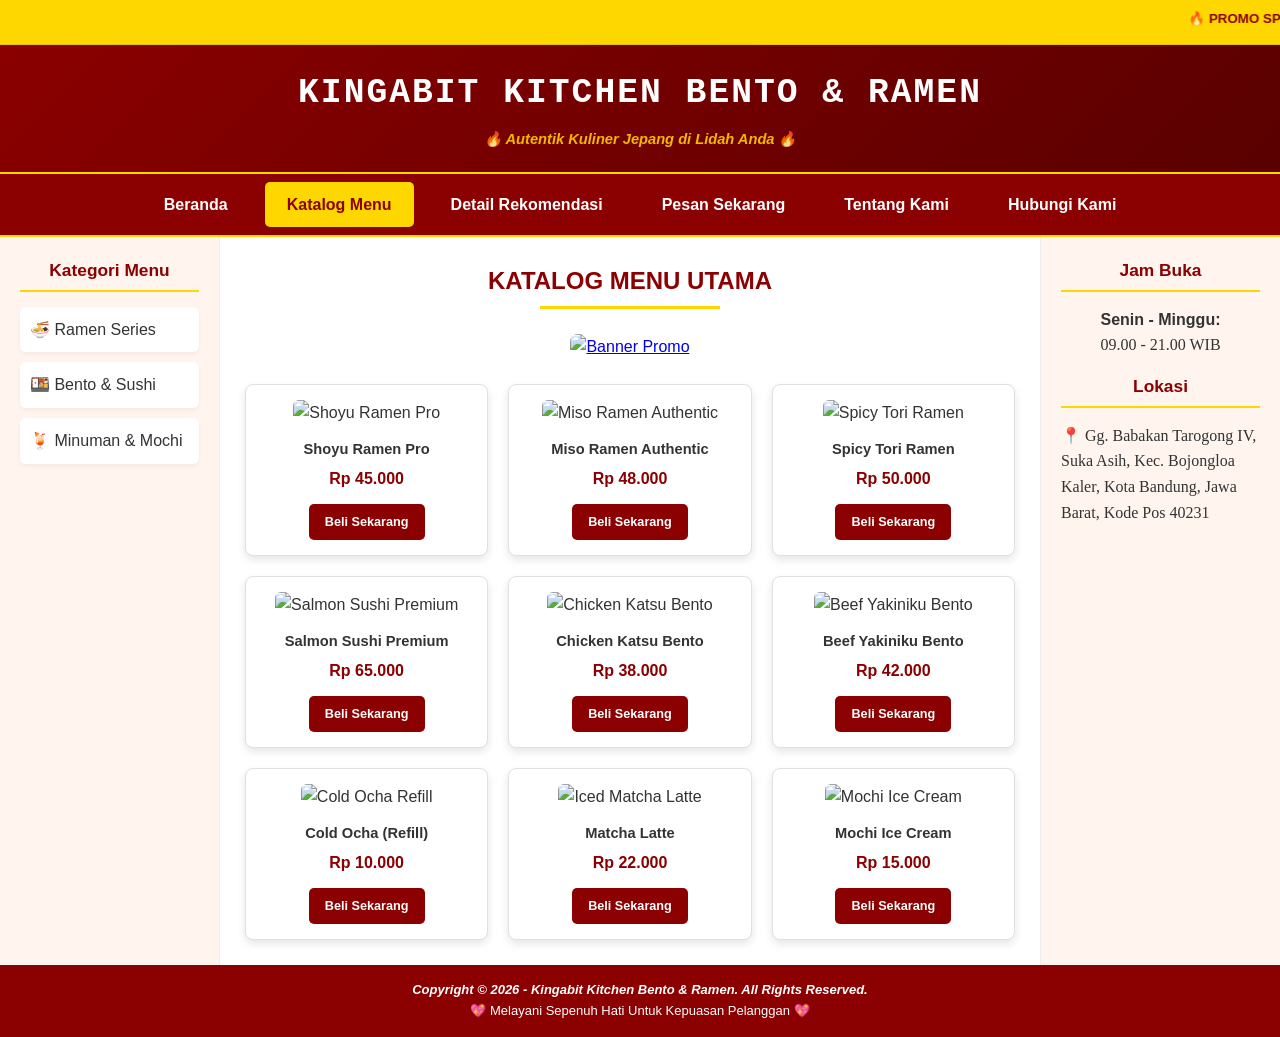
==== katalog.html @ 5732096b "Add files via upload" ====
<!DOCTYPE html>
<html lang="id">
<head>
    <meta charset="UTF-8">
    <title>Katalog Menu - Kingabit Kitchen</title>
    <link rel="stylesheet" href="style.css">
</head>
<body>
    <div class="grid-container">
        <!-- MARQUEE DI POSISI PALING ATAS -->
        <div class="marquee-container">
            <marquee behavior="scroll" direction="left">
                🔥 PROMO SPECIAL: Diskon Paket Combo Ramen + Ocha Refill Cuma Rp 45.000! Gratis Ongkir Wilayah Bandung Kota 🔥
            </marquee>
        </div>

        <!-- HEADER -->
        <header style="
            background-color: #800000; 
            padding: 20px; 
            text-align: center;">
        <h1 style="
            color: #ffffff; 
            font-family: 'Rockwell', 'Georgia', 'Courier New', serif; 
            font-weight: bold; 
            text-transform: uppercase; 
            margin-bottom: 8px;
            letter-spacing: 2px;">
        Kingabit Kitchen Bento & Ramen
        </h1>
    
        <p style="
            color: #ffcc00; 
            font-family: 'Georgia', 'Times New Roman', serif; 
            font-style: italic; 
            font-size: 11pt; 
            margin: 0;">
        🔥 <span style="font-weight: bold;">Autentik Kuliner Jepang di Lidah Anda</span> 🔥
        </p>
        </header>

        <!-- MENU NAVIGASI -->
        <nav class="menu-bar">
            <a href="index.html">Beranda</a>
            <a href="katalog.html" class="active">Katalog Menu</a>
            <a href="detail.html">Detail Rekomendasi</a>
            <a href="transaksi.html">Pesan Sekarang</a>
            <a href="tentang.html">Tentang Kami</a>
            <a href="kontak.html">Hubungi Kami</a>
        </nav>

        <!-- SIDEBAR LEFT -->
        <aside class="sidebar-left">
            <h3 class="sidebar-title">Kategori Menu</h3>
            <ul class="category-list">
                <li><a href="#ramen">🍜 Ramen Series</a></li>
                <li><a href="#bento">🍱 Bento & Sushi</a></li>
                <li><a href="#minuman">🍹 Minuman & Mochi</a></li>
            </ul>
        </aside>

        <!-- MAIN CONTENT -->
        <main class="content">
            <h2 class="page-title">KATALOG MENU UTAMA</h2>
            <hr class="title-hr">

            <div style="text-align: center; margin-bottom: 25px;">
                <a href="transaksi.html">
                    <img src="c:\Users\Pongo\Downloads\kengbit.jpg" alt="Banner Promo" style="width: 100%; border-radius: 8px;">
                </a>
            </div>

            <!-- GRID 9 PRODUK -->
            <div class="catalog-grid">
                <!-- 1 -->
                <div class="product-card" id="ramen">
                    <img src="c:\Users\Pongo\Downloads\r.jpg" alt="Shoyu Ramen Pro">
                    <div class="product-title">Shoyu Ramen Pro</div>
                    <div class="product-price">Rp 45.000</div>
                    <a href="detail.html#shoyu" class="btn-buy">Beli Sekarang</a>
                </div>
                <!-- 2 -->
                <div class="product-card">
                    <img src="c:\Users\Pongo\Downloads\k1.jpg" alt="Miso Ramen Authentic">
                    <div class="product-title">Miso Ramen Authentic</div>
                    <div class="product-price">Rp 48.000</div>
                    <a href="detail.html#miso" class="btn-buy">Beli Sekarang</a>
                </div>
                <!-- 3 -->
                <div class="product-card">
                    <img src="c:\Users\Pongo\Downloads\k2.jpg" alt="Spicy Tori Ramen">
                    <div class="product-title">Spicy Tori Ramen</div>
                    <div class="product-price">Rp 50.000</div>
                    <a href="detail.html#spicy" class="btn-buy">Beli Sekarang</a>
                </div>
                <!-- 4 -->
                <div class="product-card" id="bento">
                    <img src="c:\Users\Pongo\Downloads\k3.jpg" alt="Salmon Sushi Premium">
                    <div class="product-title">Salmon Sushi Premium</div>
                    <div class="product-price">Rp 65.000</div>
                    <a href="detail.html#sushi" class="btn-buy">Beli Sekarang</a>
                </div>
                <!-- 5 -->
                <div class="product-card">
                    <img src="c:\Users\Pongo\Downloads\k4.jpg" alt="Chicken Katsu Bento">
                    <div class="product-title">Chicken Katsu Bento</div>
                    <div class="product-price">Rp 38.000</div>
                    <a href="detail.html#katsu" class="btn-buy">Beli Sekarang</a>
                </div>
                <!-- 6 -->
                <div class="product-card">
                    <img src="c:\Users\Pongo\Downloads\k5.jpg" alt="Beef Yakiniku Bento">
                    <div class="product-title">Beef Yakiniku Bento</div>
                    <div class="product-price">Rp 42.000</div>
                    <a href="detail.html#yakiniku" class="btn-buy">Beli Sekarang</a>
                </div>
                <!-- 7 -->
                <div class="product-card" id="minuman">
                    <img src="c:\Users\Pongo\Downloads\k6.jpg" alt="Cold Ocha Refill">
                    <div class="product-title">Cold Ocha (Refill)</div>
                    <div class="product-price">Rp 10.000</div>
                    <a href="detail.html#ocha" class="btn-buy">Beli Sekarang</a>
                </div>
                <!-- 8 -->
                <div class="product-card">
                    <img src="c:\Users\Pongo\Downloads\k7.jpg" alt="Iced Matcha Latte">
                    <div class="product-title">Matcha Latte</div>
                    <div class="product-price">Rp 22.000</div>
                    <a href="detail.html#matcha" class="btn-buy">Beli Sekarang</a>
                </div>
                <!-- 9 -->
                <div class="product-card">
                    <img src="c:\Users\Pongo\Downloads\k8.jpg" alt="Mochi Ice Cream">
                    <div class="product-title">Mochi Ice Cream</div>
                    <div class="product-price">Rp 15.000</div>
                    <a href="detail.html#mochi" class="btn-buy">Beli Sekarang</a>
                </div>
            </div>
        </main>

        <!-- SIDEBAR RIGHT -->
        <aside class="sidebar-right">
            <h3 class="sidebar-title">Jam Buka</h3>
            <p style="font-size: 12pt; font-family: 'Times New Roman', Times, serif; text-align: center; margin-bottom: 15px;">
                <b>Senin - Minggu:</b><br>09.00 - 21.00 WIB
            </p>
            <h3 class="sidebar-title">Lokasi</h3>
            <p style="font-size: 12pt; font-family: 'Times New Roman', Times, serif;">📍 Gg. Babakan Tarogong IV, Suka Asih, Kec. Bojongloa Kaler, Kota Bandung, Jawa Barat, Kode Pos 40231</p>
        </aside>

        <!-- FOOTER -->
        <footer>
            <center>
            <font face="Arial" size="2">
                <i><b>Copyright &copy; 2026 - Kingabit Kitchen Bento & Ramen. All Rights Reserved. </b></i><br>
                &#128150 Melayani Sepenuh Hati Untuk Kepuasan Pelanggan &#128150
            </font>
            </center>
        </footer>
    </div>
</body>
</html>
---- style.css ----
/* ==========================================
   RESET & VARIABLE
   ========================================== */
* {
    box-sizing: border-box;
    margin: 0;
    padding: 0;
    font-family: 'Segoe UI', Tahoma, Geneva, Verdana, sans-serif;
}

:root {
    --primary: #8B0000;      /* Crimson / Merah Marun */
    --secondary: #FFD700;    /* Emas */
    --accent: #FFF5EE;       /* Warm Cream */
    --dark: #333333;
    --light: #FFFFFF;
    --shadow: 0 4px 8px rgba(0, 0, 0, 0.1);
}

body {
    background-color: #f4f4f9;
    color: var(--dark);
    line-height: 1.6;
}

/* ==========================================
   LAYOUT CONTAINER (GRID SYSTEM)
   ========================================== */
.grid-container {
    display: grid;
    grid-template-areas:
        'marquee marquee marquee'
        'header header header'
        'menu menu menu'
        'left content right'
        'footer footer footer';
    grid-template-columns: 220px 1fr 240px;
    grid-template-rows: auto auto auto 1fr auto;
    min-height: 100vh;
    max-width: 1300px;
    margin: 0 auto;
    background: var(--light);
    box-shadow: 0 0 15px rgba(0,0,0,0.15);
}

/* ==========================================
   1. MARQUEE PROMO (DI POSISI PALING ATAS)
   ========================================== */
.marquee-container {
    grid-area: marquee;
    background: var(--secondary);
    color: var(--primary);
    font-weight: bold;
    font-size: 10pt;
    padding: 8px 0;
    border-bottom: 1px solid #e6c200;
}

/* ==========================================
   2. HEADER DENGAN JARAK & PADDING RAPI
   ========================================== */
header {
    grid-area: header;
    background: linear-gradient(135deg, var(--primary), #5a0000);
    color: var(--light);
    padding: 25px 30px; /* Padding ditambah agar lebih lapang */
    text-align: center;
}
header h1 { 
    font-size: 26pt; 
    color: var(--secondary); 
    margin-bottom: 8px; 
    letter-spacing: 1px;
}
header p {
    font-size: 11pt;
    opacity: 0.9;
}

/* ==========================================
   3. MENU NAVIGASI DENGAN JARAK RENGGANG (GAP)
   ========================================== */
nav.menu-bar {
    grid-area: menu;
    background-color: var(--primary);
    display: flex;
    justify-content: center;
    align-items: center;
    gap: 15px; /* Memberi jarak antar tombol menu */
    padding: 8px 20px; /* Jarak atas-bawah menu */
    border-top: 2px solid var(--secondary);
    border-bottom: 2px solid var(--secondary);
}
nav.menu-bar a {
    color: var(--light);
    text-decoration: none;
    padding: 10px 22px;
    font-weight: bold;
    border-radius: 5px;
    transition: all 0.3s ease;
}
nav.menu-bar a:hover, nav.menu-bar a.active {
    background-color: var(--secondary);
    color: var(--primary);
}

/* ==========================================
   SIDEBAR LEFT & RIGHT
   ========================================== */
aside.sidebar-left {
    grid-area: left;
    background-color: var(--accent);
    padding: 20px;
    border-right: 1px solid #eee;
}
aside.sidebar-right {
    grid-area: right;
    background-color: var(--accent);
    padding: 20px;
    border-left: 1px solid #eee;
}
.sidebar-title {
    font-size: 13pt;
    color: var(--primary);
    border-bottom: 2px solid var(--secondary);
    margin-bottom: 15px;
    padding-bottom: 5px;
    text-align: center;
}
.category-list { list-style: none; }
.category-list li { margin-bottom: 10px; }
.category-list a {
    color: var(--dark);
    text-decoration: none;
    display: block;
    padding: 10px;
    background: var(--light);
    border-radius: 6px;
    font-weight: 500;
    box-shadow: 0 2px 4px rgba(0,0,0,0.05);
    transition: 0.2s;
}
.category-list a:hover { 
    background: var(--secondary);
    color: var(--primary);
}

/* ==========================================
   MAIN CONTENT AREA
   ========================================== */
main.content {
    grid-area: content;
    padding: 25px;
    background-color: var(--light);
}

.page-title {
    text-align: center;
    color: var(--primary);
    margin-bottom: 5px;
}
.title-hr {
    border: 0;
    height: 3px;
    background: var(--secondary);
    width: 180px;
    margin: 0 auto 25px auto;
}

/* ==========================================
   HERO BANNER STYLE (Garis Tepi Oranye)
   ========================================== */
.hero-banner {
    position: relative;
    width: 100%;
    height: 400px;
    background: url('c:/Users/Pongo/Downloads/k9_4_optimized_80.jpg') no-repeat center center / cover;
    border-radius: 8px;
    margin-bottom: 25px;
    overflow: hidden;
    box-shadow: var(--shadow);
}

.hero-overlay {
    width: 100%;
    height: 100%;
    background: rgba(0, 0, 0, 0.45);
    display: flex;
    flex-direction: column;
    justify-content: center;
    align-items: center;
    text-align: center;
    padding: 20px;
}

/* Judul Banner dengan Teks Putih + Garis Tepi (Outline) Oranye */
.hero-title {
    color: #ffffff;
    font-family: 'Verdana', sans-serif;
    font-size: 26pt;
    font-weight: 900;
    text-transform: uppercase;
    letter-spacing: 1px;
    margin-bottom: 12px;
    line-height: 1.2;
    -webkit-text-stroke: 1.5px #FF9900; /* Garis tepi oranye 1.5px */
    text-shadow: 
        2px 2px 0 #FF9900,
       -2px -2px 0 #FF9900,
        2px -2px 0 #FF9900,
       -2px 2px 0 #FF9900,
        0px 4px 8px rgba(0, 0, 0, 0.8);
}

/* Subtitle/Slogan Banner dengan Garis Tepi Oranye */
.hero-subtitle {
    color: #ffffff;
    font-family: 'Verdana', sans-serif;
    font-size: 13pt;
    margin-bottom: 25px;
    -webkit-text-stroke: 0.8px #FF9900; /* Garis tepi oranye 0.8px */
    text-shadow: 
        1px 1px 0 #FF9900,
       -1px -1px 0 #FF9900,
        1px -1px 0 #FF9900,
       -1px 1px 0 #FF9900;
}

/* Tombol Pesan Sekaran Warna Oranye */
.btn-hero {
    background-color: #ff9900;
    color: #ffffff !important;
    font-family: 'Verdana', sans-serif;
    font-size: 11pt;
    font-weight: bold;
    text-decoration: none;
    padding: 10px 24px;
    border-radius: 2px;
    box-shadow: 0 4px 8px rgba(0, 0, 0, 0.3);
    letter-spacing: 0.5px;
    transition: background-color 0.3s, transform 0.2s;
}

.btn-hero:hover {
    background-color: #e68a00;
    transform: translateY(-2px);
}

/* ==========================================
   KATALOG GRID 3x3
   ========================================== */
.catalog-grid {
    display: grid;
    grid-template-columns: repeat(3, 1fr);
    gap: 20px;
}
.product-card {
    border: 1px solid #e0e0e0;
    border-radius: 8px;
    padding: 15px;
    text-align: center;
    background: #fff;
    box-shadow: var(--shadow);
    transition: transform 0.2s, box-shadow 0.2s;
}
.product-card:hover { 
    transform: translateY(-4px); 
    box-shadow: 0 6px 12px rgba(0,0,0,0.15);
}
.product-card img {
    width: 100%;
    height: 160px;
    object-fit: cover;
    border-radius: 6px;
}
.product-title { font-weight: bold; margin: 12px 0 5px 0; font-size: 11pt; }
.product-price { color: var(--primary); font-weight: bold; margin-bottom: 12px; }
.btn-buy {
    background: var(--primary);
    color: var(--light);
    padding: 8px 16px;
    border: none;
    border-radius: 5px;
    cursor: pointer;
    text-decoration: none;
    display: inline-block;
    font-size: 9.5pt;
    font-weight: bold;
}
.btn-buy:hover { background: #600000; }

/* ==========================================
   DETAIL PRODUK LAYOUT
   ========================================== */
.detail-container {
    display: flex;
    gap: 20px;
    background: #fff;
    padding: 20px;
    border: 1px solid #e0e0e0;
    border-radius: 8px;
    margin-bottom: 25px;
    box-shadow: var(--shadow);
}
.detail-image img {
    width: 200px;
    height: 200px;
    object-fit: cover;
    border-radius: 8px;
    border: 1px solid #ddd;
}
.detail-info { flex: 1; }
.detail-info h3 { color: var(--primary); margin-bottom: 10px; }
.detail-info h4 { margin-top: 10px; color: #444; }

/* ==========================================
   FORM & TRANSACTION
   ========================================== */
.form-group { margin-bottom: 15px; }
.form-group label { display: block; font-weight: bold; margin-bottom: 6px; font-size: 9.5pt; }
.form-control {
    width: 100%;
    padding: 10px;
    border: 1px solid #ccc;
    border-radius: 5px;
}

/* ==========================================
   INVOICE BOX
   ========================================== */
.invoice-card {
    border: 2px dashed var(--primary);
    background: var(--accent);
    padding: 25px;
    border-radius: 8px;
    max-width: 550px;
    margin: 0 auto;
}
.invoice-table { width: 100%; border-collapse: collapse; margin-top: 15px; }
.invoice-table td { padding: 8px 0; border-bottom: 1px solid #ddd; }

/* ==========================================
   FOOTER & RESPONSIVE
   ========================================== */
footer {
    grid-area: footer;
    background: var(--primary);
    color: var(--light);
    text-align: center;
    padding: 15px;
    font-size: 9.5pt;
}

@media (max-width: 850px) {
    .grid-container {
        grid-template-areas:
            'marquee' 'header' 'menu' 'content' 'left' 'right' 'footer';
        grid-template-columns: 1fr;
    }
    nav.menu-bar { flex-wrap: wrap; gap: 5px; }
    .catalog-grid { grid-template-columns: 1fr; }
    .detail-container { flex-direction: column; align-items: center; text-align: center; }
    .hero-title { font-size: 18pt; }
}
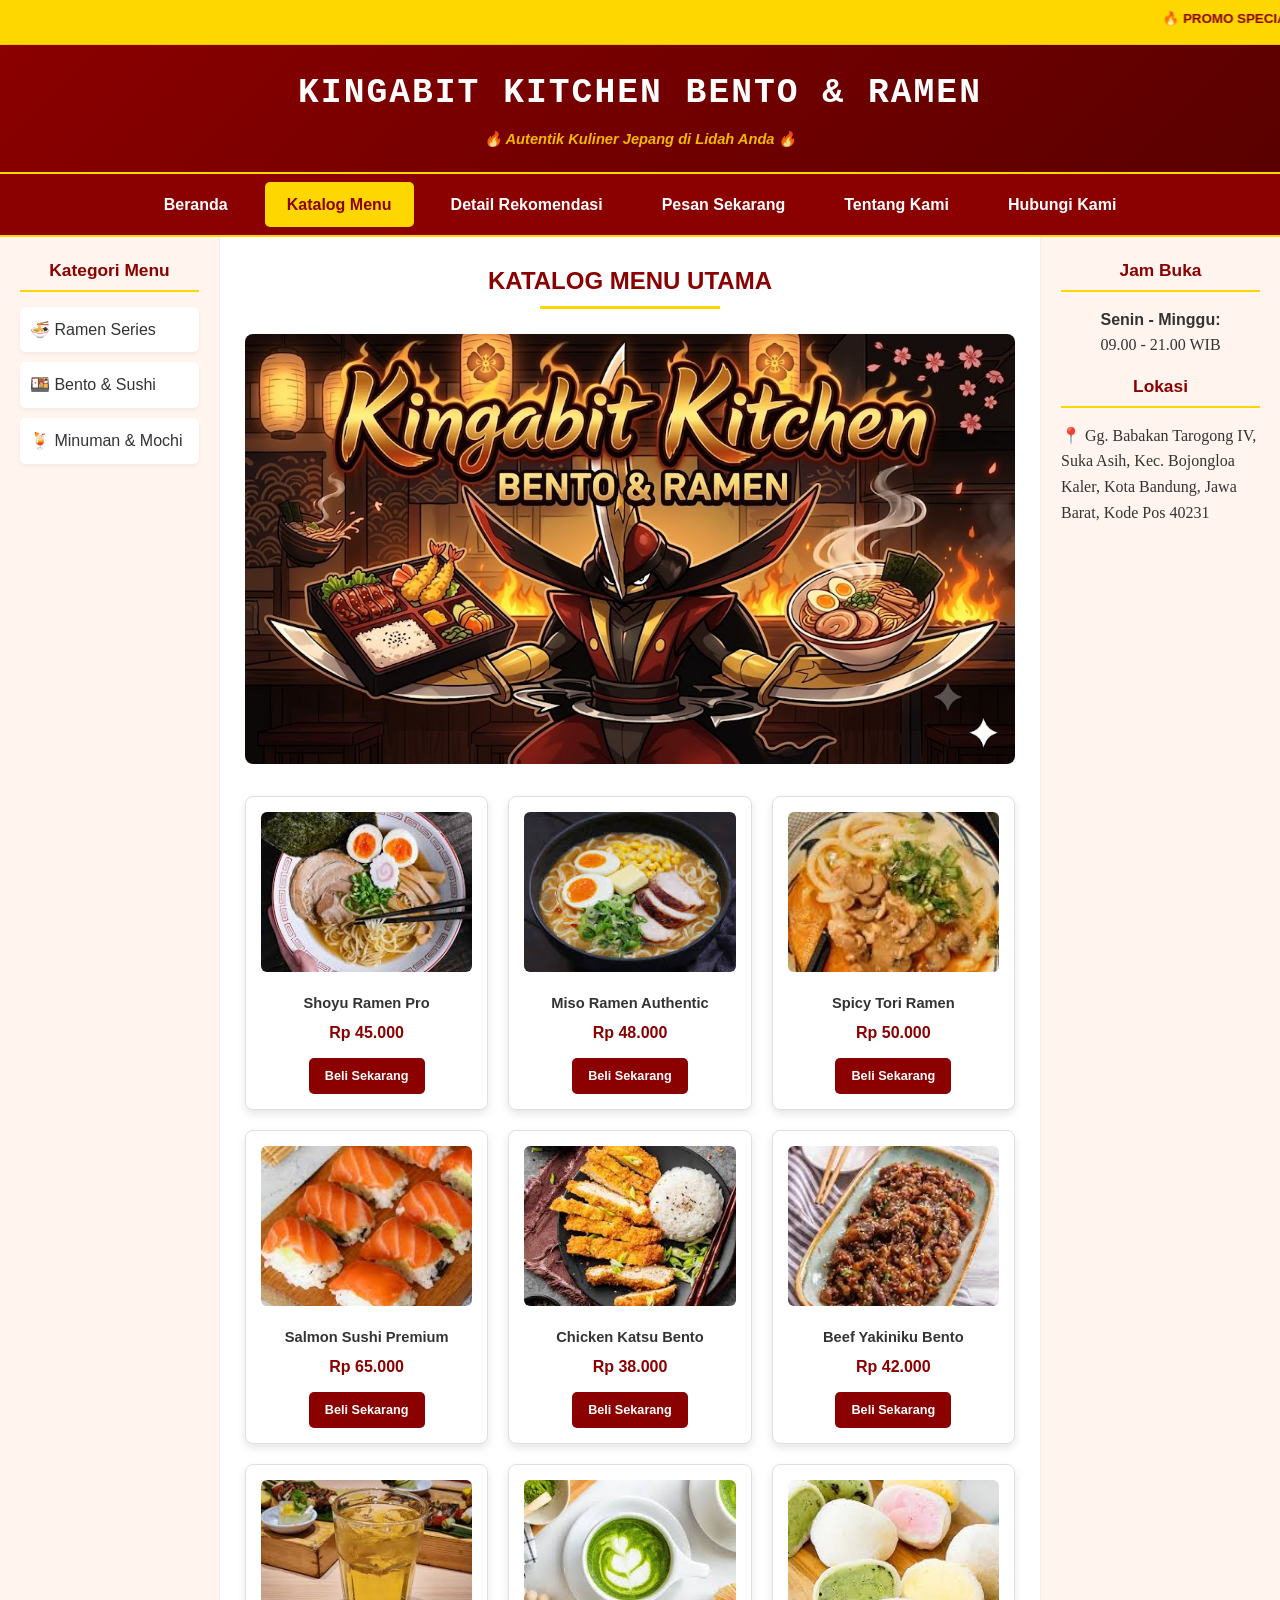
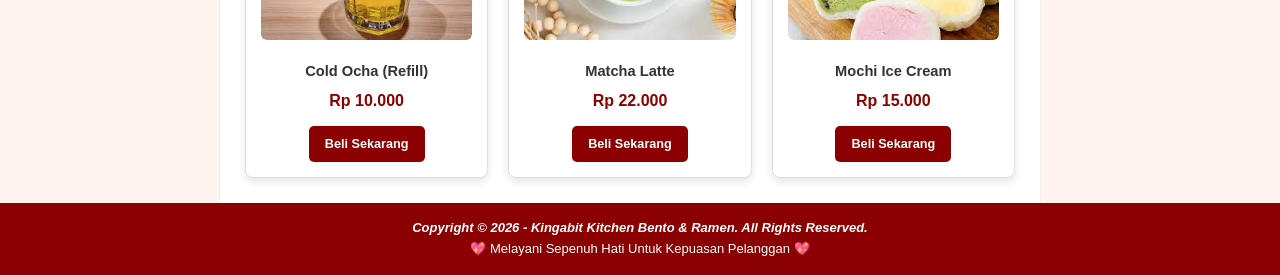
==== commit b19b60b4: "Update katalog.html" ====
--- a/katalog.html
+++ b/katalog.html
@@ -66,7 +66,7 @@
 
             <div style="text-align: center; margin-bottom: 25px;">
                 <a href="transaksi.html">
-                    <img src="c:\Users\Pongo\Downloads\kengbit.jpg" alt="Banner Promo" style="width: 100%; border-radius: 8px;">
+                    <img src="kengbit.jpg" alt="Banner Promo" style="width: 100%; border-radius: 8px;">
                 </a>
             </div>
 
@@ -74,63 +74,63 @@
             <div class="catalog-grid">
                 <!-- 1 -->
                 <div class="product-card" id="ramen">
-                    <img src="c:\Users\Pongo\Downloads\r.jpg" alt="Shoyu Ramen Pro">
+                    <img src="r.jpg" alt="Shoyu Ramen Pro">
                     <div class="product-title">Shoyu Ramen Pro</div>
                     <div class="product-price">Rp 45.000</div>
                     <a href="detail.html#shoyu" class="btn-buy">Beli Sekarang</a>
                 </div>
                 <!-- 2 -->
                 <div class="product-card">
-                    <img src="c:\Users\Pongo\Downloads\k1.jpg" alt="Miso Ramen Authentic">
+                    <img src="k1.jpg" alt="Miso Ramen Authentic">
                     <div class="product-title">Miso Ramen Authentic</div>
                     <div class="product-price">Rp 48.000</div>
                     <a href="detail.html#miso" class="btn-buy">Beli Sekarang</a>
                 </div>
                 <!-- 3 -->
                 <div class="product-card">
-                    <img src="c:\Users\Pongo\Downloads\k2.jpg" alt="Spicy Tori Ramen">
+                    <img src="k2.jpg" alt="Spicy Tori Ramen">
                     <div class="product-title">Spicy Tori Ramen</div>
                     <div class="product-price">Rp 50.000</div>
                     <a href="detail.html#spicy" class="btn-buy">Beli Sekarang</a>
                 </div>
                 <!-- 4 -->
                 <div class="product-card" id="bento">
-                    <img src="c:\Users\Pongo\Downloads\k3.jpg" alt="Salmon Sushi Premium">
+                    <img src="k3.jpg" alt="Salmon Sushi Premium">
                     <div class="product-title">Salmon Sushi Premium</div>
                     <div class="product-price">Rp 65.000</div>
                     <a href="detail.html#sushi" class="btn-buy">Beli Sekarang</a>
                 </div>
                 <!-- 5 -->
                 <div class="product-card">
-                    <img src="c:\Users\Pongo\Downloads\k4.jpg" alt="Chicken Katsu Bento">
+                    <img src="k4.jpg" alt="Chicken Katsu Bento">
                     <div class="product-title">Chicken Katsu Bento</div>
                     <div class="product-price">Rp 38.000</div>
                     <a href="detail.html#katsu" class="btn-buy">Beli Sekarang</a>
                 </div>
                 <!-- 6 -->
                 <div class="product-card">
-                    <img src="c:\Users\Pongo\Downloads\k5.jpg" alt="Beef Yakiniku Bento">
+                    <img src="k5.jpg" alt="Beef Yakiniku Bento">
                     <div class="product-title">Beef Yakiniku Bento</div>
                     <div class="product-price">Rp 42.000</div>
                     <a href="detail.html#yakiniku" class="btn-buy">Beli Sekarang</a>
                 </div>
                 <!-- 7 -->
                 <div class="product-card" id="minuman">
-                    <img src="c:\Users\Pongo\Downloads\k6.jpg" alt="Cold Ocha Refill">
+                    <img src="k6.jpg" alt="Cold Ocha Refill">
                     <div class="product-title">Cold Ocha (Refill)</div>
                     <div class="product-price">Rp 10.000</div>
                     <a href="detail.html#ocha" class="btn-buy">Beli Sekarang</a>
                 </div>
                 <!-- 8 -->
                 <div class="product-card">
-                    <img src="c:\Users\Pongo\Downloads\k7.jpg" alt="Iced Matcha Latte">
+                    <img src="k7.jpg" alt="Iced Matcha Latte">
                     <div class="product-title">Matcha Latte</div>
                     <div class="product-price">Rp 22.000</div>
                     <a href="detail.html#matcha" class="btn-buy">Beli Sekarang</a>
                 </div>
                 <!-- 9 -->
                 <div class="product-card">
-                    <img src="c:\Users\Pongo\Downloads\k8.jpg" alt="Mochi Ice Cream">
+                    <img src="k8.jpg" alt="Mochi Ice Cream">
                     <div class="product-title">Mochi Ice Cream</div>
                     <div class="product-price">Rp 15.000</div>
                     <a href="detail.html#mochi" class="btn-buy">Beli Sekarang</a>
@@ -159,4 +159,4 @@
         </footer>
     </div>
 </body>
-</html>+</html>
